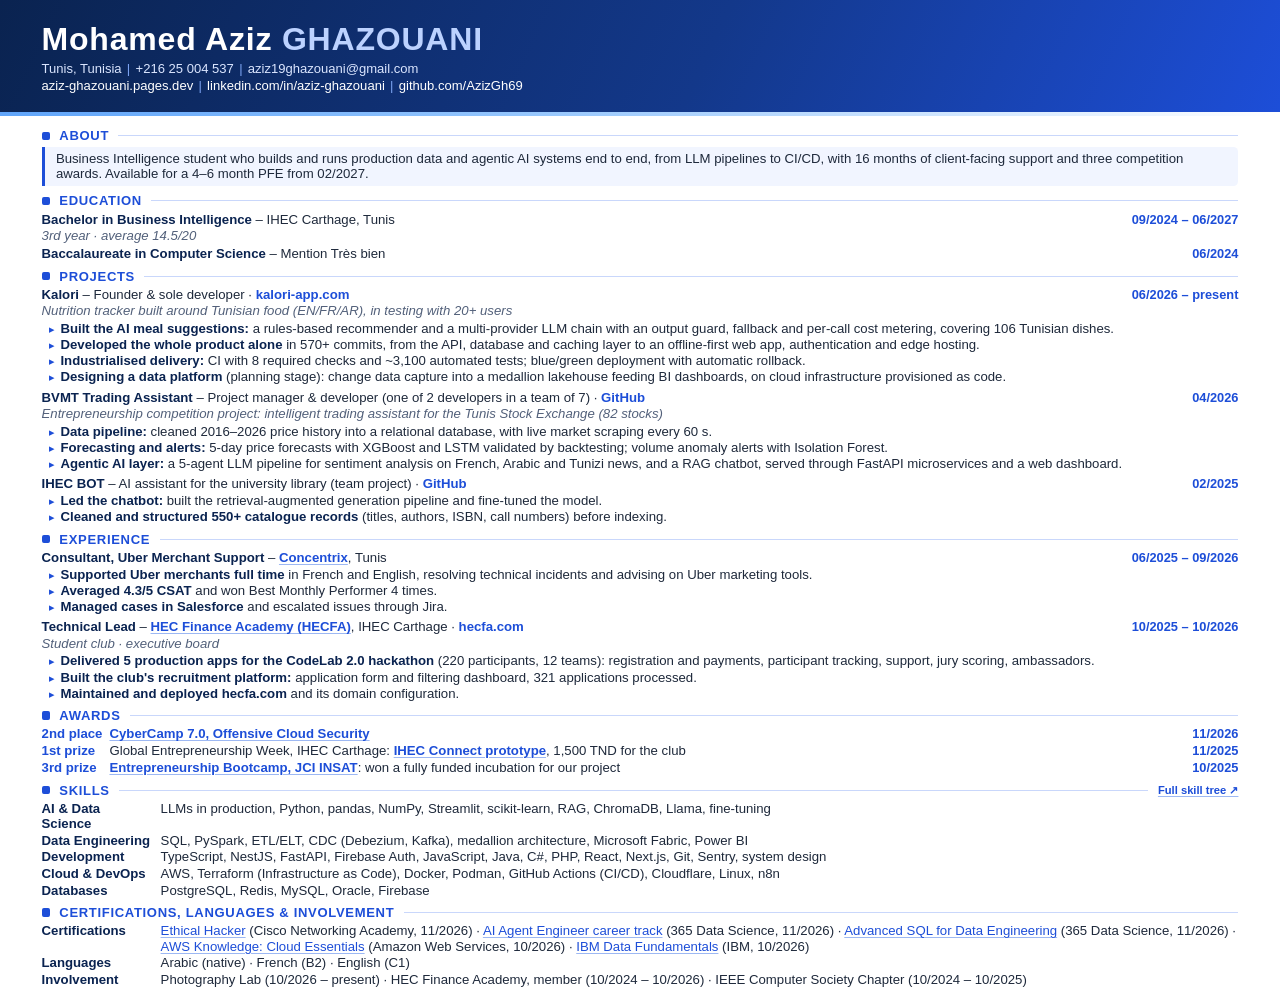
==== cv/source/cv.html @ d125509a "CV: clickable verification and project links Certifications link to their badge on the portfolio (AW" ====
<!doctype html>
<html lang="en">
<head>
  <meta charset="utf-8">
  <meta name="viewport" content="width=device-width, initial-scale=1">
  <title>Mohamed Aziz GHAZOUANI — CV</title>
  <style>
    @page { size: A4; margin: 0; }
    :root {
      --navy: #0a2350;
      --blue: #1d4ed8;
      --sky: #dbe6ff;
      --tint: #f1f5ff;
      --rule: #c9d7fb;
      --ink: #1e293b;
      --muted: #52607a;
    }
    * { box-sizing: border-box; }
    html, body { margin: 0; padding: 0; background: #fff; }
    body {
      color: var(--ink);
      font-family: Calibri, "Segoe UI", Arial, sans-serif;
      font-size: 9.9pt;
      line-height: 1.17;
      -webkit-print-color-adjust: exact;
      print-color-adjust: exact;
    }
    a { color: inherit; text-decoration: none; }
    p { margin: 0; }

    /* Header band */
    header {
      background: linear-gradient(115deg, var(--navy) 0%, #13388a 55%, var(--blue) 100%);
      color: #fff;
      padding: 6mm 11mm 5mm;
      border-bottom: 1.2mm solid;
      border-image: linear-gradient(90deg, #60a5fa, #93c5fd 40%, #ffffff) 1;
    }
    h1 {
      margin: 0 0 1.6mm;
      font-size: 24pt;
      line-height: 1;
      font-weight: 700;
      letter-spacing: .6pt;
    }
    h1 .last { color: #bcd2ff; }
    .contact, .links { color: var(--sky); font-size: 9.8pt; }
    .contact { margin-bottom: .6mm; }
    .sep { color: #7ea6f5; padding: 0 1.4mm; }
    .links a { color: #fff; }

    main { padding: 3.4mm 11mm 0; }

    section { margin: 0 0 2.1mm; }
    h2 {
      display: flex; align-items: center; gap: 2.5mm;
      margin: 0 0 1.1mm;
      color: var(--blue);
      font-size: 9.8pt;
      font-weight: 700;
      letter-spacing: .5pt;
      text-transform: uppercase;
      line-height: 1;
    }
    h2::before {
      content: ""; width: 2.2mm; height: 2.2mm; border-radius: .5mm;
      background: var(--blue); flex: 0 0 auto;
    }
    h2::after { content: ""; flex: 1; height: .7pt; background: var(--rule); order: 2; }

    .about {
      background: var(--tint);
      border-left: 2.4pt solid var(--blue);
      padding: 1.2mm 3mm;
      border-radius: 0 1.2mm 1.2mm 0;
    }

    .entry { margin: 0 0 1.3mm; }
    .entry:last-child { margin-bottom: 0; }
    .entry-head {
      display: flex; justify-content: space-between; align-items: baseline; gap: 5mm;
    }
    .entry-title { min-width: 0; color: var(--navy); font-weight: 700; }
    .entry-title .role { color: var(--ink); font-weight: 400; }
    .entry-title a { color: var(--blue); font-weight: 600; }
    main a.lk { color: var(--blue); text-decoration: underline; text-decoration-color: #9db8f3; text-decoration-thickness: .6pt; text-underline-offset: 1.4pt; }
    h2 a.lk { margin-left: auto; order: 3; font-size: 8.4pt; font-weight: 600; letter-spacing: 0; text-transform: none; }
    .date {
      flex: 0 0 auto; white-space: nowrap;
      color: var(--blue); font-weight: 600; font-size: 9.6pt;
    }
    .subtitle { margin: .2mm 0 .5mm; font-style: italic; color: var(--muted); }

    ul { margin: .2mm 0 0; padding-left: 4.4mm; }
    li { margin: 0 0 .2mm; padding-left: .6mm; }
    li:last-child { margin-bottom: 0; }
    li::marker { color: var(--blue); content: "▸ "; font-size: 8pt; }
    strong { font-weight: 700; color: var(--navy); }

    .award { margin: 0 0 .2mm; }
    .award .entry-title { font-weight: 400; color: var(--ink); }
    .place {
      display: inline-block; min-width: 17mm;
      color: var(--blue); font-weight: 700;
    }

    .grid { display: grid; grid-template-columns: 29mm 1fr; column-gap: 2.5mm; row-gap: .3mm; }
    .label { color: var(--navy); font-weight: 700; }

    @media print {
      html, body { width: 210mm; height: 297mm; }
      section, .entry { break-inside: avoid; }
    }
  </style>
</head>
<body>
  <header>
    <h1>Mohamed Aziz <span class="last">GHAZOUANI</span></h1>
    <p class="contact">Tunis, Tunisia<span class="sep">|</span>+216 25 004 537<span class="sep">|</span>aziz19ghazouani@gmail.com</p>
    <p class="links"><a href="https://aziz-ghazouani.pages.dev">aziz-ghazouani.pages.dev</a><span class="sep">|</span><a href="https://linkedin.com/in/aziz-ghazouani">linkedin.com/in/aziz-ghazouani</a><span class="sep">|</span><a href="https://github.com/AzizGh69">github.com/AzizGh69</a></p>
  </header>

  <main>
    <section>
      <h2>About</h2>
      <p class="about">Business Intelligence student who builds and runs production data and agentic AI systems end to end, from LLM pipelines to CI/CD, with 16 months of client-facing support and three competition awards. Available for a 4–6 month PFE from 02/2027.</p>
    </section>

    <section>
      <h2>Education</h2>
      <div class="entry">
        <div class="entry-head"><span class="entry-title">Bachelor in Business Intelligence <span class="role">– IHEC Carthage, Tunis</span></span><span class="date">09/2024 – 06/2027</span></div>
        <p class="subtitle">3rd year · average 14.5/20</p>
        <div class="entry-head"><span class="entry-title">Baccalaureate in Computer Science <span class="role">– Mention Très bien</span></span><span class="date">06/2024</span></div>
      </div>
    </section>

    <section>
      <h2>Projects</h2>
      <div class="entry">
        <div class="entry-head"><span class="entry-title">Kalori <span class="role">– Founder &amp; sole developer ·</span> <a href="https://kalori-app.com">kalori-app.com</a></span><span class="date">06/2026 – present</span></div>
        <p class="subtitle">Nutrition tracker built around Tunisian food (EN/FR/AR), in testing with 20+ users</p>
        <ul>
          <li><strong>Built the AI meal suggestions:</strong> a rules-based recommender and a multi-provider LLM chain with an output guard, fallback and per-call cost metering, covering 106 Tunisian dishes.</li>
          <li><strong>Developed the whole product alone</strong> in 570+ commits, from the API, database and caching layer to an offline-first web app, authentication and edge hosting.</li>
          <li><strong>Industrialised delivery:</strong> CI with 8 required checks and ~3,100 automated tests; blue/green deployment with automatic rollback.</li>
          <li><strong>Designing a data platform</strong> (planning stage): change data capture into a medallion lakehouse feeding BI dashboards, on cloud infrastructure provisioned as code.</li>
        </ul>
      </div>
      <div class="entry">
        <div class="entry-head"><span class="entry-title">BVMT Trading Assistant <span class="role">– Project manager &amp; developer (one of 2 developers in a team of 7) ·</span> <a href="https://github.com/AzizGh69/bvmt-trading-assistant">GitHub</a></span><span class="date">04/2026</span></div>
        <p class="subtitle">Entrepreneurship competition project: intelligent trading assistant for the Tunis Stock Exchange (82 stocks)</p>
        <ul>
          <li><strong>Data pipeline:</strong> cleaned 2016–2026 price history into a relational database, with live market scraping every 60 s.</li>
          <li><strong>Forecasting and alerts:</strong> 5-day price forecasts with XGBoost and LSTM validated by backtesting; volume anomaly alerts with Isolation Forest.</li>
          <li><strong>Agentic AI layer:</strong> a 5-agent LLM pipeline for sentiment analysis on French, Arabic and Tunizi news, and a RAG chatbot, served through FastAPI microservices and a web dashboard.</li>
        </ul>
      </div>
      <div class="entry">
        <div class="entry-head"><span class="entry-title">IHEC BOT <span class="role">– AI assistant for the university library (team project) ·</span> <a href="https://github.com/AzizGh69/ihec-bot">GitHub</a></span><span class="date">02/2025</span></div>
        <ul>
          <li><strong>Led the chatbot:</strong> built the retrieval-augmented generation pipeline and fine-tuned the model.</li>
          <li><strong>Cleaned and structured 550+ catalogue records</strong> (titles, authors, ISBN, call numbers) before indexing.</li>
        </ul>
      </div>
    </section>

    <section>
      <h2>Experience</h2>
      <div class="entry">
        <div class="entry-head"><span class="entry-title">Consultant, Uber Merchant Support <span class="role">– <a class="lk" href="https://www.linkedin.com/company/concentrix/posts/">Concentrix</a>, Tunis</span></span><span class="date">06/2025 – 09/2026</span></div>
        <ul>
          <li><strong>Supported Uber merchants full time</strong> in French and English, resolving technical incidents and advising on Uber marketing tools.</li>
          <li><strong>Averaged 4.3/5 CSAT</strong> and won Best Monthly Performer 4 times.</li>
          <li><strong>Managed cases in Salesforce</strong> and escalated issues through Jira.</li>
        </ul>
      </div>
      <div class="entry">
        <div class="entry-head"><span class="entry-title">Technical Lead <span class="role">– <a class="lk" href="https://www.linkedin.com/company/hec-finance-academy/posts/">HEC Finance Academy (HECFA)</a>, IHEC Carthage ·</span> <a href="https://hecfa.com">hecfa.com</a></span><span class="date">10/2025 – 10/2026</span></div>
        <p class="subtitle">Student club · executive board</p>
        <ul>
          <li><strong>Delivered 5 production apps for the CodeLab 2.0 hackathon</strong> (220 participants, 12 teams): registration and payments, participant tracking, support, jury scoring, ambassadors.</li>
          <li><strong>Built the club's recruitment platform:</strong> application form and filtering dashboard, 321 applications processed.</li>
          <li><strong>Maintained and deployed hecfa.com</strong> and its domain configuration.</li>
        </ul>
      </div>
    </section>

    <section>
      <h2>Awards</h2>
      <div class="entry-head award"><span class="entry-title"><span class="place">2nd place</span> <a class="lk" href="https://aziz-ghazouani.pages.dev/#certs/cybercamp">CyberCamp 7.0, Offensive Cloud Security</a></span><span class="date">11/2026</span></div>
      <div class="entry-head award"><span class="entry-title"><span class="place">1st prize</span> Global Entrepreneurship Week, IHEC Carthage: <a class="lk" href="https://aziz-ghazouani.pages.dev/#quests/connect">IHEC Connect prototype</a>, 1,500 TND for the club</span><span class="date">11/2025</span></div>
      <div class="entry-head award"><span class="entry-title"><span class="place">3rd prize</span> <a class="lk" href="https://aziz-ghazouani.pages.dev/#certs/injaz">Entrepreneurship Bootcamp, JCI INSAT</a>: won a fully funded incubation for our project</span><span class="date">10/2025</span></div>
    </section>

    <section>
      <h2>Skills <a class="lk" href="https://aziz-ghazouani.pages.dev/#stats">Full skill tree ↗</a></h2>
      <div class="grid">
        <span class="label">AI &amp; Data Science</span><span>LLMs in production, Python, pandas, NumPy, Streamlit, scikit-learn, RAG, ChromaDB, Llama, fine-tuning</span>
        <span class="label">Data Engineering</span><span>SQL, PySpark, ETL/ELT, CDC (Debezium, Kafka), medallion architecture, Microsoft Fabric, Power BI</span>
        <span class="label">Development</span><span>TypeScript, NestJS, FastAPI, Firebase Auth, JavaScript, Java, C#, PHP, React, Next.js, Git, Sentry, system design</span>
        <span class="label">Cloud &amp; DevOps</span><span>AWS, Terraform (Infrastructure as Code), Docker, Podman, GitHub Actions (CI/CD), Cloudflare, Linux, n8n</span>
        <span class="label">Databases</span><span>PostgreSQL, Redis, MySQL, Oracle, Firebase</span>
      </div>
    </section>

    <section>
      <h2>Certifications, Languages &amp; Involvement</h2>
      <div class="grid">
        <span class="label">Certifications</span><span><a class="lk" href="https://aziz-ghazouani.pages.dev/#certs/cisco-eh">Ethical Hacker</a> (Cisco Networking Academy, 11/2026) · <a class="lk" href="https://aziz-ghazouani.pages.dev/#certs/ai-agent">AI Agent Engineer career track</a> (365 Data Science, 11/2026) · <a class="lk" href="https://aziz-ghazouani.pages.dev/#certs/adv-sql">Advanced SQL for Data Engineering</a> (365 Data Science, 11/2026) · <a class="lk" href="https://www.credly.com/badges/cd86026c-1405-491a-ac02-9a62cd683a0e/public_url">AWS Knowledge: Cloud Essentials</a> (Amazon Web Services, 10/2026) · <a class="lk" href="https://www.credly.com/badges/a0b510b5-274c-4e31-80a8-a7319f5d03b9/public_url">IBM Data Fundamentals</a> (IBM, 10/2026)</span>
        <span class="label">Languages</span><span>Arabic (native) · French (B2) · English (C1)</span>
        <span class="label">Involvement</span><span>Photography Lab (10/2026 – present) · HEC Finance Academy, member (10/2024 – 10/2026) · IEEE Computer Society Chapter (10/2024 – 10/2025)</span>
      </div>
    </section>
  </main>
</body>
</html>
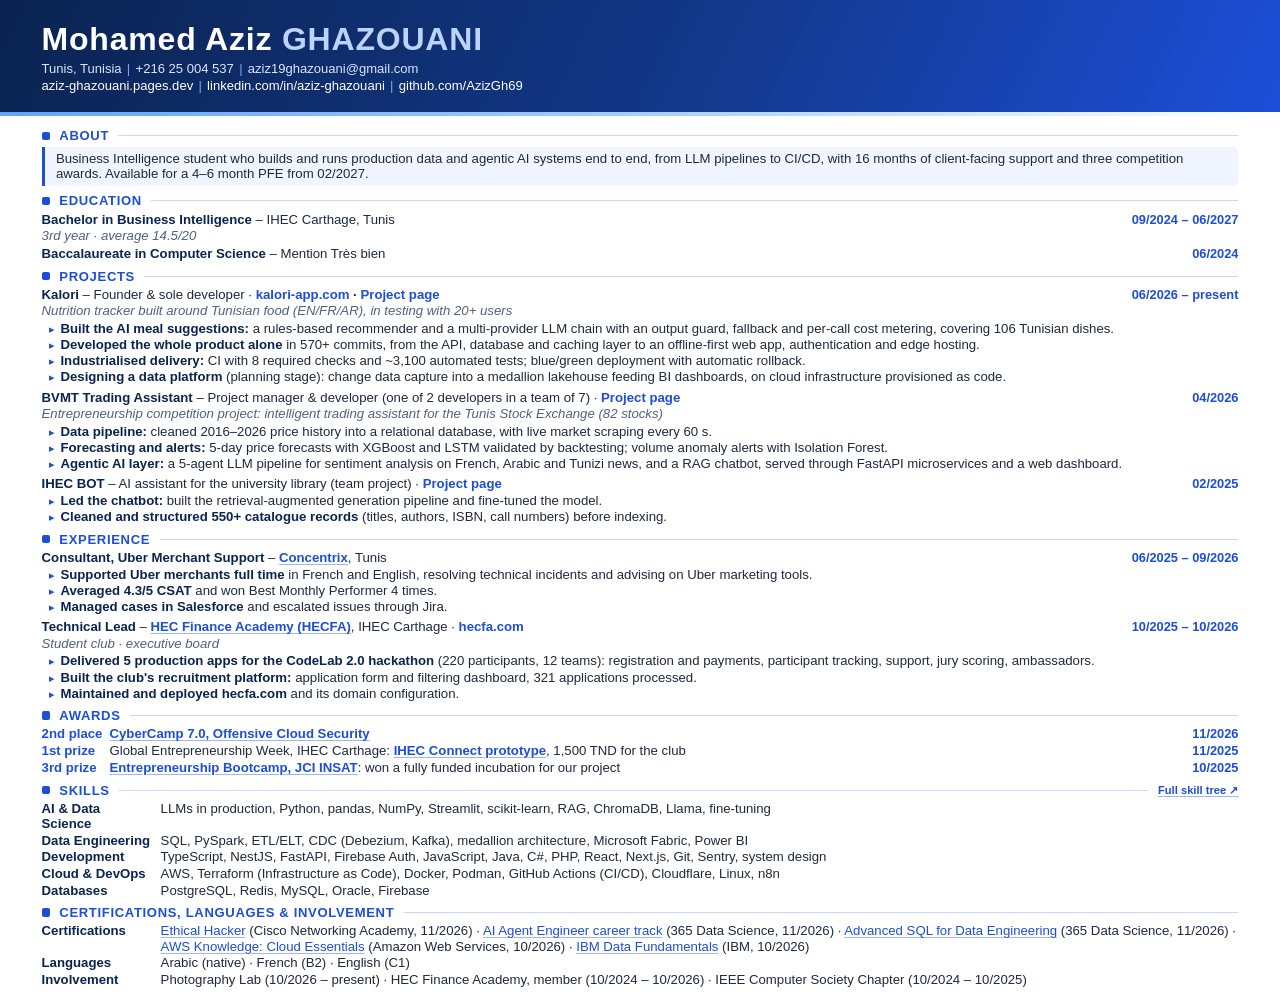
==== commit 05ae4daa: "CV: project links go to their portfolio pages Co-Authored-By: Claude Opus 5.5 <noreply@anthropic.com" ====
--- a/cv/source/cv.html
+++ b/cv/source/cv.html
@@ -138,7 +138,7 @@
     <section>
       <h2>Projects</h2>
       <div class="entry">
-        <div class="entry-head"><span class="entry-title">Kalori <span class="role">– Founder &amp; sole developer ·</span> <a href="https://kalori-app.com">kalori-app.com</a></span><span class="date">06/2026 – present</span></div>
+        <div class="entry-head"><span class="entry-title">Kalori <span class="role">– Founder &amp; sole developer ·</span> <a href="https://kalori-app.com">kalori-app.com</a> · <a href="https://aziz-ghazouani.pages.dev/#quests/kalori">Project page</a></span><span class="date">06/2026 – present</span></div>
         <p class="subtitle">Nutrition tracker built around Tunisian food (EN/FR/AR), in testing with 20+ users</p>
         <ul>
           <li><strong>Built the AI meal suggestions:</strong> a rules-based recommender and a multi-provider LLM chain with an output guard, fallback and per-call cost metering, covering 106 Tunisian dishes.</li>
@@ -148,7 +148,7 @@
         </ul>
       </div>
       <div class="entry">
-        <div class="entry-head"><span class="entry-title">BVMT Trading Assistant <span class="role">– Project manager &amp; developer (one of 2 developers in a team of 7) ·</span> <a href="https://github.com/AzizGh69/bvmt-trading-assistant">GitHub</a></span><span class="date">04/2026</span></div>
+        <div class="entry-head"><span class="entry-title">BVMT Trading Assistant <span class="role">– Project manager &amp; developer (one of 2 developers in a team of 7) ·</span> <a href="https://aziz-ghazouani.pages.dev/#quests/bvmt">Project page</a></span><span class="date">04/2026</span></div>
         <p class="subtitle">Entrepreneurship competition project: intelligent trading assistant for the Tunis Stock Exchange (82 stocks)</p>
         <ul>
           <li><strong>Data pipeline:</strong> cleaned 2016–2026 price history into a relational database, with live market scraping every 60 s.</li>
@@ -157,7 +157,7 @@
         </ul>
       </div>
       <div class="entry">
-        <div class="entry-head"><span class="entry-title">IHEC BOT <span class="role">– AI assistant for the university library (team project) ·</span> <a href="https://github.com/AzizGh69/ihec-bot">GitHub</a></span><span class="date">02/2025</span></div>
+        <div class="entry-head"><span class="entry-title">IHEC BOT <span class="role">– AI assistant for the university library (team project) ·</span> <a href="https://aziz-ghazouani.pages.dev/#quests/ihecbot">Project page</a></span><span class="date">02/2025</span></div>
         <ul>
           <li><strong>Led the chatbot:</strong> built the retrieval-augmented generation pipeline and fine-tuned the model.</li>
           <li><strong>Cleaned and structured 550+ catalogue records</strong> (titles, authors, ISBN, call numbers) before indexing.</li>
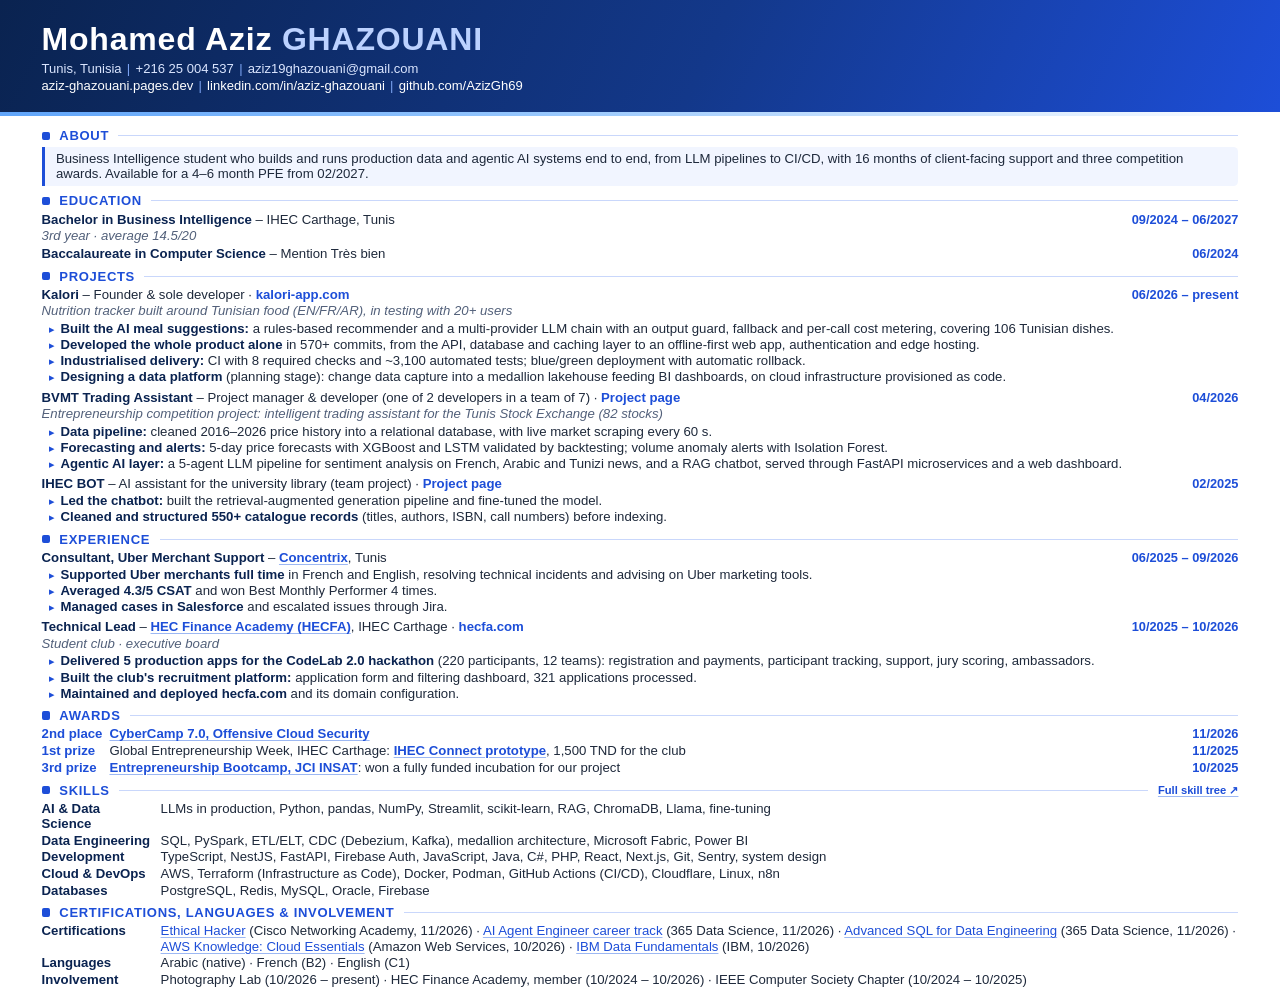
==== commit 31d1bd77: "CV: drop the Kalori project-page link Co-Authored-By: Claude Opus 5.5 <noreply@anthropic.com>" ====
--- a/cv/source/cv.html
+++ b/cv/source/cv.html
@@ -138,7 +138,7 @@
     <section>
       <h2>Projects</h2>
       <div class="entry">
-        <div class="entry-head"><span class="entry-title">Kalori <span class="role">– Founder &amp; sole developer ·</span> <a href="https://kalori-app.com">kalori-app.com</a> · <a href="https://aziz-ghazouani.pages.dev/#quests/kalori">Project page</a></span><span class="date">06/2026 – present</span></div>
+        <div class="entry-head"><span class="entry-title">Kalori <span class="role">– Founder &amp; sole developer ·</span> <a href="https://kalori-app.com">kalori-app.com</a></span><span class="date">06/2026 – present</span></div>
         <p class="subtitle">Nutrition tracker built around Tunisian food (EN/FR/AR), in testing with 20+ users</p>
         <ul>
           <li><strong>Built the AI meal suggestions:</strong> a rules-based recommender and a multi-provider LLM chain with an output guard, fallback and per-call cost metering, covering 106 Tunisian dishes.</li>
